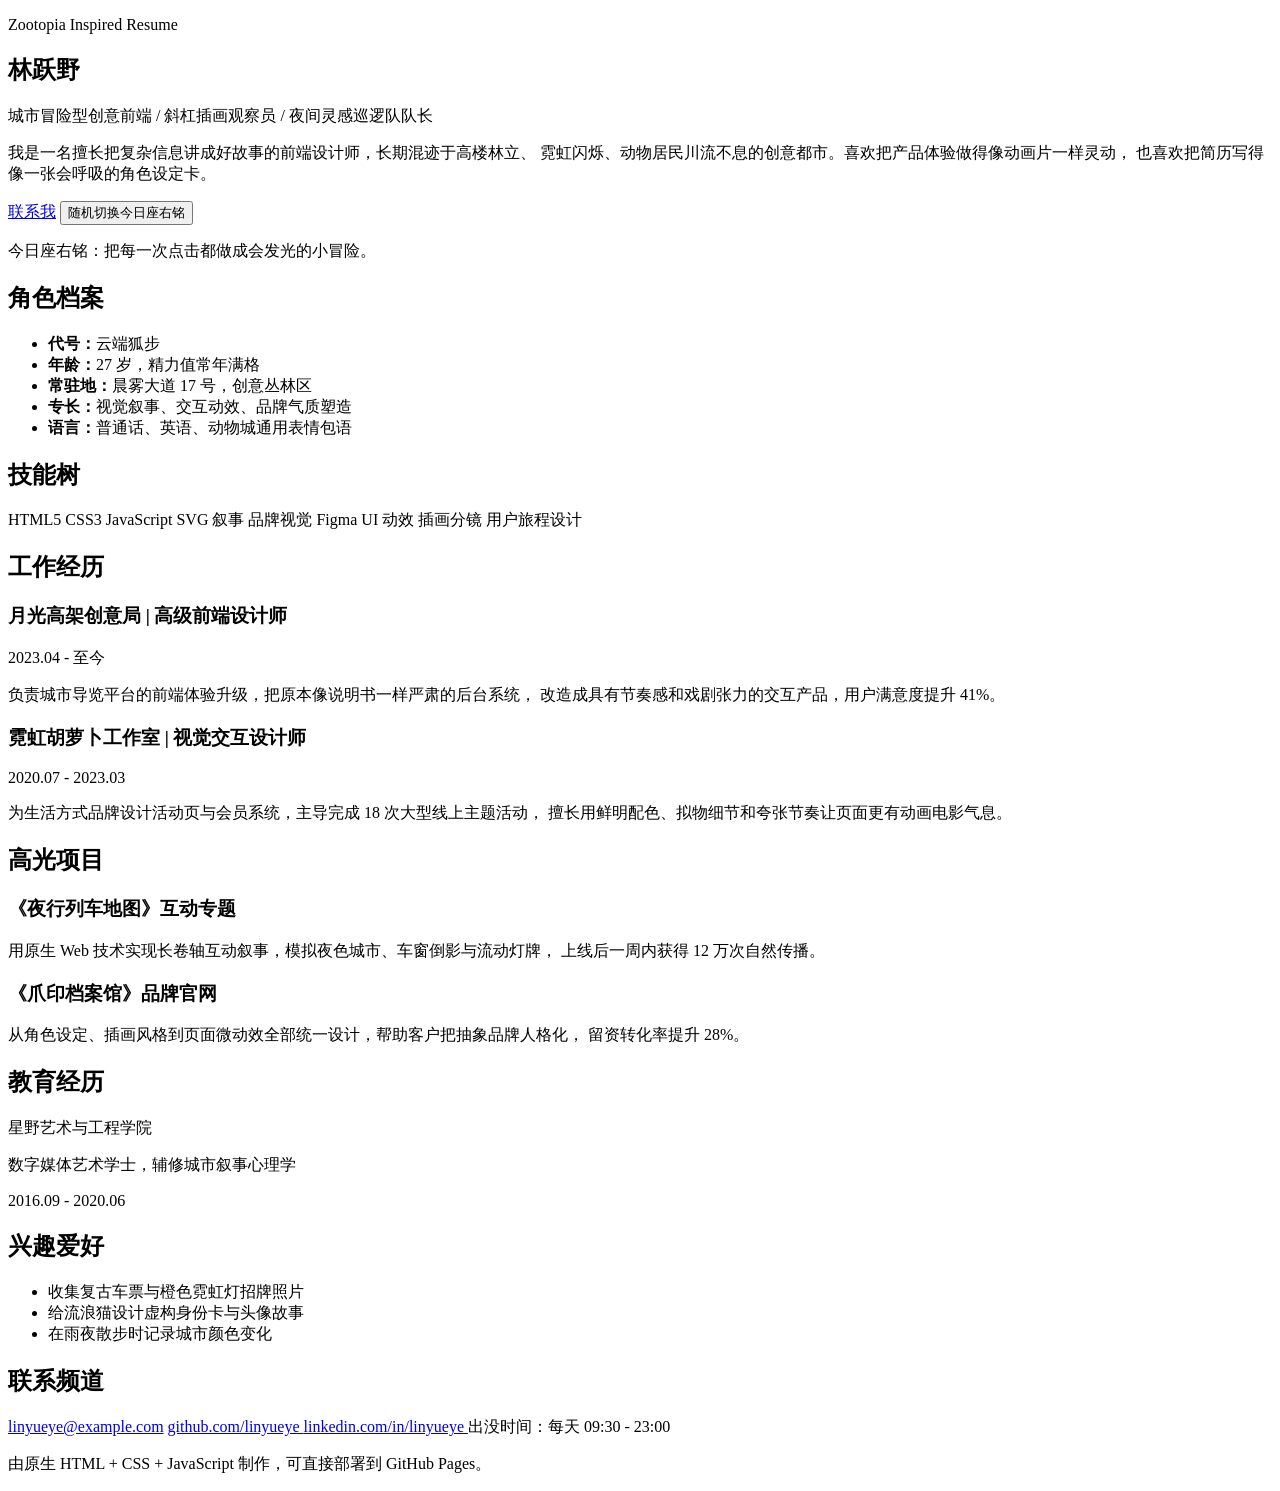
==== index.html @ 7943179f "feat: TEST" ====
<!DOCTYPE html>
<html lang="zh-CN">
  <head>
    <meta charset="UTF-8" />
    <meta name="viewport" content="width=device-width, initial-scale=1.0" />
    <title>林跃野 | 动物城风格简历</title>
    <meta
      name="description"
      content="一个使用原生 HTML、CSS、JavaScript 编写的 GitHub Pages 简历页面，整体为活泼的动物城卡通风格。"
    />
    <link rel="preconnect" href="https://fonts.googleapis.com" />
    <link rel="preconnect" href="https://fonts.gstatic.com" crossorigin />
    <link
      href="https://fonts.googleapis.com/css2?family=Baloo+2:wght@400;500;700;800&family=Noto+Sans+SC:wght@400;500;700;900&display=swap"
      rel="stylesheet"
    />
    <link rel="stylesheet" href="style.css" />
  </head>
  <body>
    <!-- 页面背景装饰层：只负责氛围，不承载正文信息 -->
    <div class="sky-decor" aria-hidden="true">
      <span class="cloud cloud-left"></span>
      <span class="cloud cloud-right"></span>
      <span class="sun"></span>
    </div>

    <!-- 页面主容器：统一限制宽度，适配 GitHub Pages 直接部署 -->
    <main class="page-shell">
      <!-- 顶部英雄区：展示头像、姓名、简介和行动按钮 -->
      <section class="hero card">
        <div class="hero-copy">
          <p class="eyebrow">Zootopia Inspired Resume</p>
          <h1>林跃野</h1>
          <p class="title-chip">
            城市冒险型创意前端 / 斜杠插画观察员 / 夜间灵感巡逻队队长
          </p>
          <p class="hero-text">
            我是一名擅长把复杂信息讲成好故事的前端设计师，长期混迹于高楼林立、
            霓虹闪烁、动物居民川流不息的创意都市。喜欢把产品体验做得像动画片一样灵动，
            也喜欢把简历写得像一张会呼吸的角色设定卡。
          </p>
          <div class="hero-actions">
            <a class="button primary" href="#contact">联系我</a>
            <button class="button secondary" id="shuffle-motto" type="button">
              随机切换今日座右铭
            </button>
          </div>
          <p class="motto" id="motto-text">
            今日座右铭：把每一次点击都做成会发光的小冒险。
          </p>
        </div>

        <!-- 卡通头像：使用纯结构与 CSS 绘制，避免依赖外部图片 -->
        <div class="hero-portrait" aria-label="卡通动物风格头像">
          <div class="portrait-frame">
            <div class="ear ear-left"></div>
            <div class="ear ear-right"></div>
            <div class="face">
              <div class="brow brow-left"></div>
              <div class="brow brow-right"></div>
              <div class="eye eye-left"></div>
              <div class="eye eye-right"></div>
              <div class="nose"></div>
              <div class="mouth"></div>
              <div class="cheek cheek-left"></div>
              <div class="cheek cheek-right"></div>
            </div>
            <div class="tail"></div>
          </div>
        </div>
      </section>

      <!-- 信息栅格：分块展示简历信息，提高可读性 -->
      <section class="resume-grid">
        <article class="card section-card reveal">
          <h2>角色档案</h2>
          <ul class="info-list">
            <li><strong>代号：</strong>云端狐步</li>
            <li><strong>年龄：</strong>27 岁，精力值常年满格</li>
            <li><strong>常驻地：</strong>晨雾大道 17 号，创意丛林区</li>
            <li><strong>专长：</strong>视觉叙事、交互动效、品牌气质塑造</li>
            <li><strong>语言：</strong>普通话、英语、动物城通用表情包语</li>
          </ul>
        </article>

        <article class="card section-card reveal">
          <h2>技能树</h2>
          <div class="tag-group">
            <span>HTML5</span>
            <span>CSS3</span>
            <span>JavaScript</span>
            <span>SVG 叙事</span>
            <span>品牌视觉</span>
            <span>Figma</span>
            <span>UI 动效</span>
            <span>插画分镜</span>
            <span>用户旅程设计</span>
          </div>
        </article>

        <article class="card section-card reveal span-two">
          <h2>工作经历</h2>
          <div class="timeline">
            <div class="timeline-item">
              <div class="timeline-dot"></div>
              <div>
                <h3>月光高架创意局 | 高级前端设计师</h3>
                <p class="timeline-time">2023.04 - 至今</p>
                <p>
                  负责城市导览平台的前端体验升级，把原本像说明书一样严肃的后台系统，
                  改造成具有节奏感和戏剧张力的交互产品，用户满意度提升 41%。
                </p>
              </div>
            </div>
            <div class="timeline-item">
              <div class="timeline-dot"></div>
              <div>
                <h3>霓虹胡萝卜工作室 | 视觉交互设计师</h3>
                <p class="timeline-time">2020.07 - 2023.03</p>
                <p>
                  为生活方式品牌设计活动页与会员系统，主导完成 18 次大型线上主题活动，
                  擅长用鲜明配色、拟物细节和夸张节奏让页面更有动画电影气息。
                </p>
              </div>
            </div>
          </div>
        </article>

        <article class="card section-card reveal">
          <h2>高光项目</h2>
          <div class="project-list">
            <section>
              <h3>《夜行列车地图》互动专题</h3>
              <p>
                用原生 Web 技术实现长卷轴互动叙事，模拟夜色城市、车窗倒影与流动灯牌，
                上线后一周内获得 12 万次自然传播。
              </p>
            </section>
            <section>
              <h3>《爪印档案馆》品牌官网</h3>
              <p>
                从角色设定、插画风格到页面微动效全部统一设计，帮助客户把抽象品牌人格化，
                留资转化率提升 28%。
              </p>
            </section>
          </div>
        </article>

        <article class="card section-card reveal">
          <h2>教育经历</h2>
          <p class="edu-title">星野艺术与工程学院</p>
          <p>数字媒体艺术学士，辅修城市叙事心理学</p>
          <p>2016.09 - 2020.06</p>
        </article>

        <article class="card section-card reveal">
          <h2>兴趣爱好</h2>
          <ul class="interest-list">
            <li>收集复古车票与橙色霓虹灯招牌照片</li>
            <li>给流浪猫设计虚构身份卡与头像故事</li>
            <li>在雨夜散步时记录城市颜色变化</li>
          </ul>
        </article>

        <article class="card section-card reveal span-two" id="contact">
          <h2>联系频道</h2>
          <div class="contact-grid">
            <a href="mailto:linyueye@example.com">linyueye@example.com</a>
            <a href="https://github.com/" target="_blank" rel="noreferrer">
              github.com/linyueye
            </a>
            <a href="https://www.linkedin.com/" target="_blank" rel="noreferrer">
              linkedin.com/in/linyueye
            </a>
            <span>出没时间：每天 09:30 - 23:00</span>
          </div>
        </article>
      </section>
    </main>

    <!-- 页脚补充：强调站点为原生静态页面 -->
    <footer class="footer">
      <p>由原生 HTML + CSS + JavaScript 制作，可直接部署到 GitHub Pages。</p>
    </footer>

    <script src="script.js"></script>
  </body>
</html>
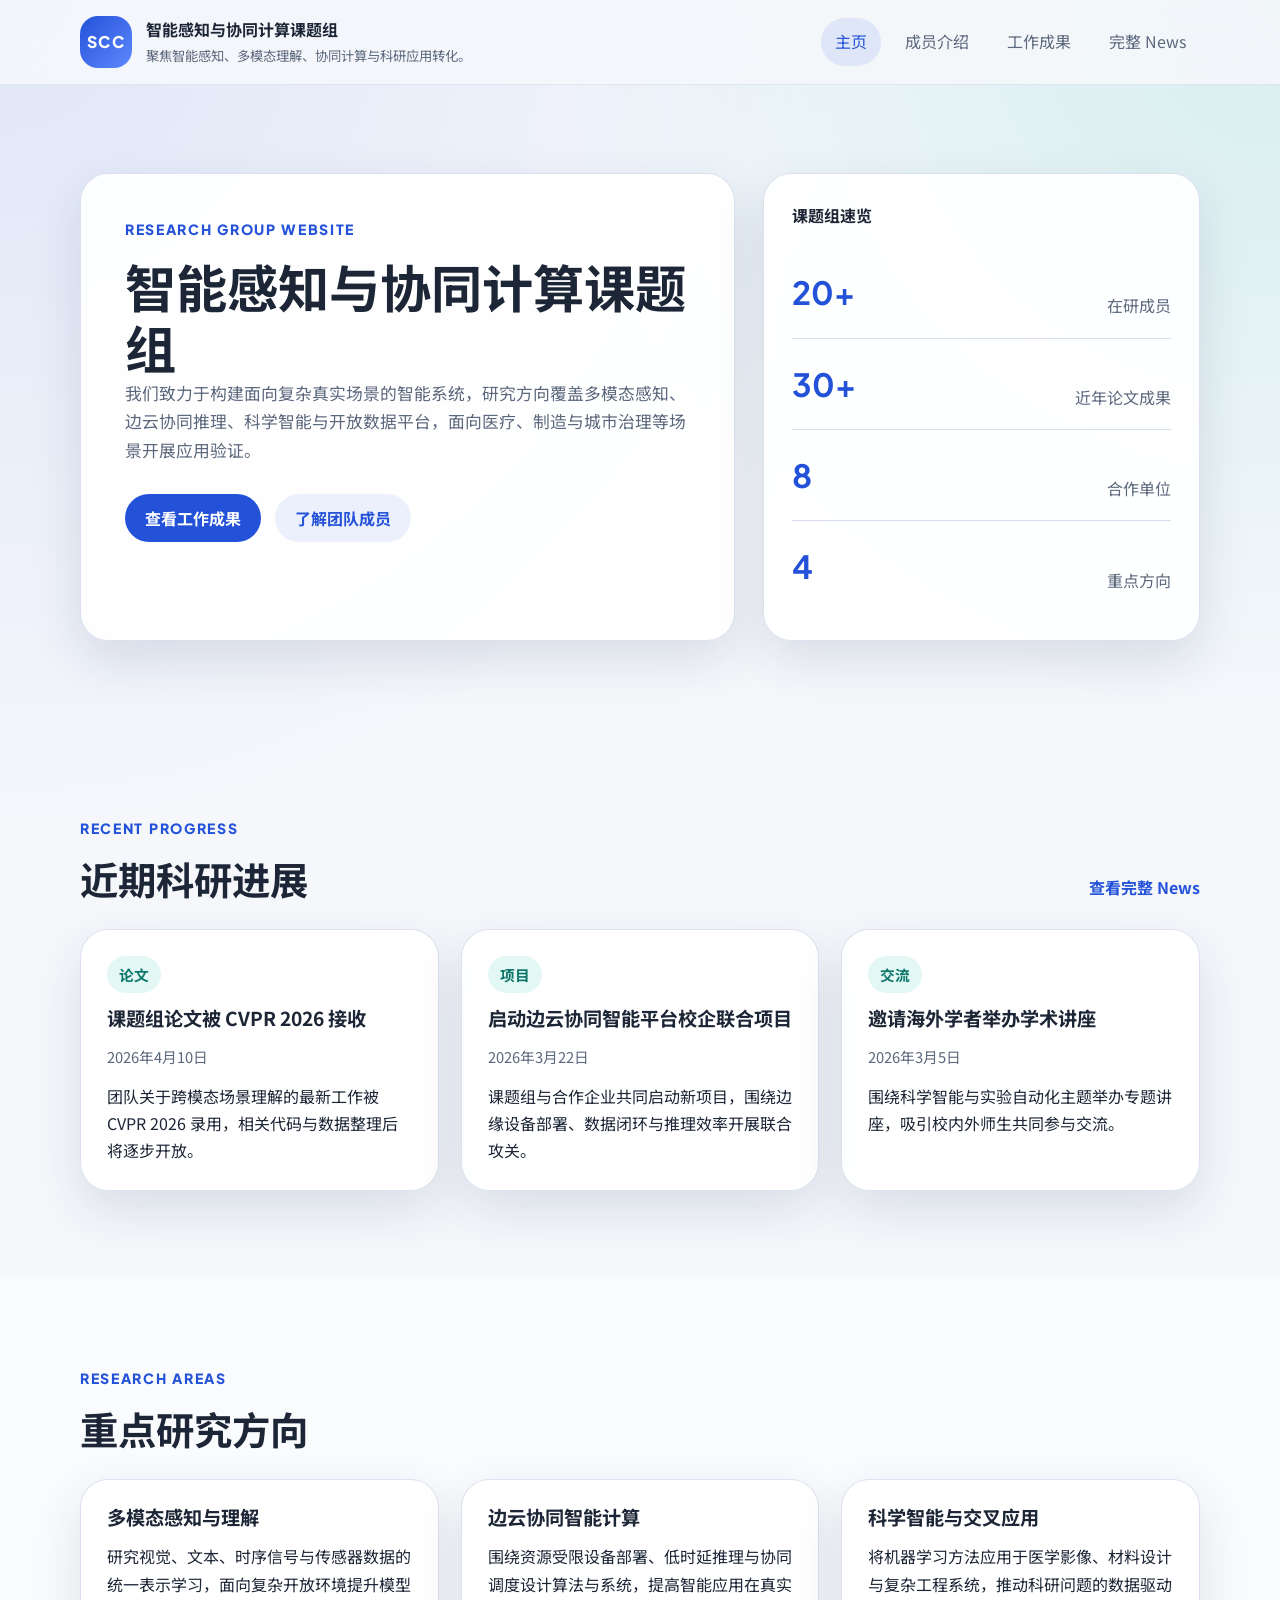
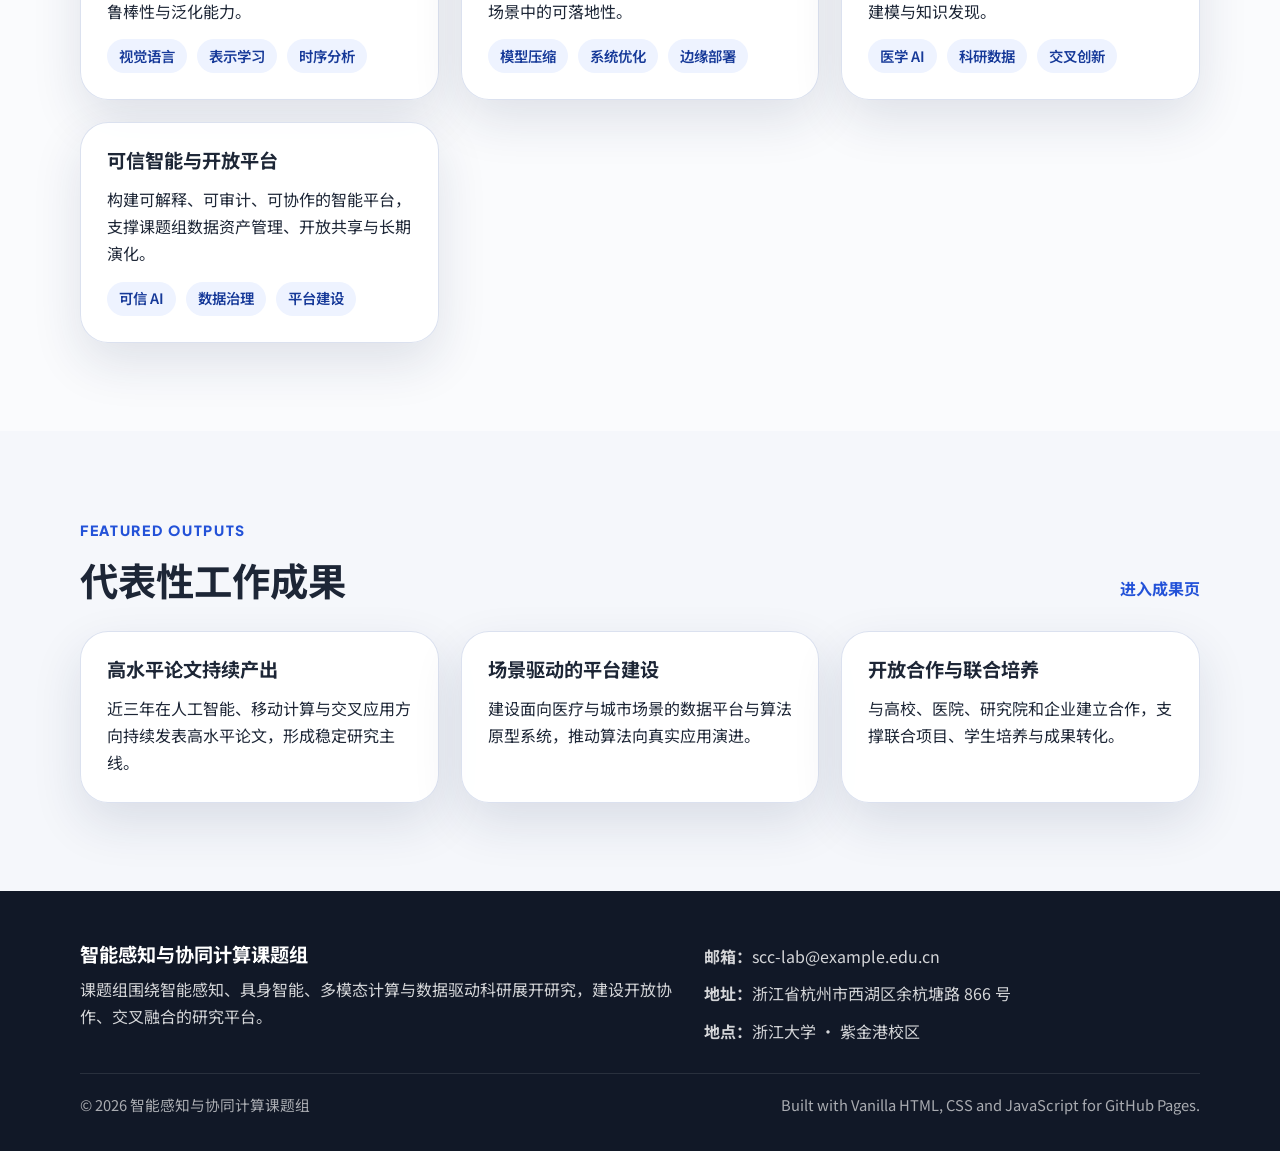
==== commit 33c337fe: "用本地最新版本整体替换仓库内容" ====
--- a/index.html
+++ b/index.html
@@ -1,188 +1,90 @@
 <!DOCTYPE html>
 <html lang="zh-CN">
-  <head>
-    <meta charset="UTF-8" />
-    <meta name="viewport" content="width=device-width, initial-scale=1.0" />
-    <title>林跃野 | 动物城风格简历</title>
-    <meta
-      name="description"
-      content="一个使用原生 HTML、CSS、JavaScript 编写的 GitHub Pages 简历页面，整体为活泼的动物城卡通风格。"
-    />
-    <link rel="preconnect" href="https://fonts.googleapis.com" />
-    <link rel="preconnect" href="https://fonts.gstatic.com" crossorigin />
-    <link
-      href="https://fonts.googleapis.com/css2?family=Baloo+2:wght@400;500;700;800&family=Noto+Sans+SC:wght@400;500;700;900&display=swap"
-      rel="stylesheet"
-    />
-    <link rel="stylesheet" href="style.css" />
-  </head>
-  <body>
-    <!-- 页面背景装饰层：只负责氛围，不承载正文信息 -->
-    <div class="sky-decor" aria-hidden="true">
-      <span class="cloud cloud-left"></span>
-      <span class="cloud cloud-right"></span>
-      <span class="sun"></span>
-    </div>
+<head>
+  <meta charset="UTF-8">
+  <meta name="viewport" content="width=device-width, initial-scale=1.0">
+  <meta
+    name="description"
+    content="智能感知与协同计算课题组官方网站，展示近期科研进展、成员介绍、工作成果与完整新闻。"
+  >
+  <title>智能感知与协同计算课题组</title>
+  <link rel="preconnect" href="https://fonts.googleapis.com">
+  <link rel="preconnect" href="https://fonts.gstatic.com" crossorigin>
+  <link
+    href="https://fonts.googleapis.com/css2?family=Noto+Sans+SC:wght@400;500;700;800&family=Plus+Jakarta+Sans:wght@500;700;800&display=swap"
+    rel="stylesheet"
+  >
+  <link rel="stylesheet" href="assets/styles/main.css">
+</head>
+<body data-page="home">
+  <!-- 顶部导航将由共享脚本统一渲染，避免每个页面重复维护。 -->
+  <header class="site-header" id="site-header"></header>
 
-    <!-- 页面主容器：统一限制宽度，适配 GitHub Pages 直接部署 -->
-    <main class="page-shell">
-      <!-- 顶部英雄区：展示头像、姓名、简介和行动按钮 -->
-      <section class="hero card">
+  <main>
+    <!-- 首页头图区：用于第一时间说明课题组定位、方向和入口。 -->
+    <section class="hero">
+      <div class="container hero-grid">
         <div class="hero-copy">
-          <p class="eyebrow">Zootopia Inspired Resume</p>
-          <h1>林跃野</h1>
-          <p class="title-chip">
-            城市冒险型创意前端 / 斜杠插画观察员 / 夜间灵感巡逻队队长
-          </p>
-          <p class="hero-text">
-            我是一名擅长把复杂信息讲成好故事的前端设计师，长期混迹于高楼林立、
-            霓虹闪烁、动物居民川流不息的创意都市。喜欢把产品体验做得像动画片一样灵动，
-            也喜欢把简历写得像一张会呼吸的角色设定卡。
-          </p>
+          <p class="eyebrow">Research Group Website</p>
+          <h1 id="hero-title">智能感知与协同计算课题组</h1>
+          <p class="hero-text" id="hero-text"></p>
           <div class="hero-actions">
-            <a class="button primary" href="#contact">联系我</a>
-            <button class="button secondary" id="shuffle-motto" type="button">
-              随机切换今日座右铭
-            </button>
-          </div>
-          <p class="motto" id="motto-text">
-            今日座右铭：把每一次点击都做成会发光的小冒险。
-          </p>
-        </div>
-
-        <!-- 卡通头像：使用纯结构与 CSS 绘制，避免依赖外部图片 -->
-        <div class="hero-portrait" aria-label="卡通动物风格头像">
-          <div class="portrait-frame">
-            <div class="ear ear-left"></div>
-            <div class="ear ear-right"></div>
-            <div class="face">
-              <div class="brow brow-left"></div>
-              <div class="brow brow-right"></div>
-              <div class="eye eye-left"></div>
-              <div class="eye eye-right"></div>
-              <div class="nose"></div>
-              <div class="mouth"></div>
-              <div class="cheek cheek-left"></div>
-              <div class="cheek cheek-right"></div>
-            </div>
-            <div class="tail"></div>
+            <a class="button button-primary" href="research.html">查看工作成果</a>
+            <a class="button button-secondary" href="members.html">了解团队成员</a>
           </div>
         </div>
-      </section>
+        <aside class="hero-panel" id="hero-panel">
+          <!-- 统计卡片由脚本从共享数据中生成。 -->
+        </aside>
+      </div>
+    </section>
 
-      <!-- 信息栅格：分块展示简历信息，提高可读性 -->
-      <section class="resume-grid">
-        <article class="card section-card reveal">
-          <h2>角色档案</h2>
-          <ul class="info-list">
-            <li><strong>代号：</strong>云端狐步</li>
-            <li><strong>年龄：</strong>27 岁，精力值常年满格</li>
-            <li><strong>常驻地：</strong>晨雾大道 17 号，创意丛林区</li>
-            <li><strong>专长：</strong>视觉叙事、交互动效、品牌气质塑造</li>
-            <li><strong>语言：</strong>普通话、英语、动物城通用表情包语</li>
-          </ul>
-        </article>
+    <!-- 近期科研进展：对应用户要求的首页重点模块。 -->
+    <section class="section">
+      <div class="container">
+        <div class="section-heading">
+          <div>
+            <p class="eyebrow">Recent Progress</p>
+            <h2>近期科研进展</h2>
+          </div>
+          <a class="text-link" href="news.html">查看完整 News</a>
+        </div>
+        <div class="card-grid" id="recent-progress-list"></div>
+      </div>
+    </section>
 
-        <article class="card section-card reveal">
-          <h2>技能树</h2>
-          <div class="tag-group">
-            <span>HTML5</span>
-            <span>CSS3</span>
-            <span>JavaScript</span>
-            <span>SVG 叙事</span>
-            <span>品牌视觉</span>
-            <span>Figma</span>
-            <span>UI 动效</span>
-            <span>插画分镜</span>
-            <span>用户旅程设计</span>
+    <!-- 研究方向：让访客在首页快速理解课题组的研究布局。 -->
+    <section class="section section-soft">
+      <div class="container">
+        <div class="section-heading">
+          <div>
+            <p class="eyebrow">Research Areas</p>
+            <h2>重点研究方向</h2>
           </div>
-        </article>
+        </div>
+        <div class="card-grid" id="research-area-list"></div>
+      </div>
+    </section>
 
-        <article class="card section-card reveal span-two">
-          <h2>工作经历</h2>
-          <div class="timeline">
-            <div class="timeline-item">
-              <div class="timeline-dot"></div>
-              <div>
-                <h3>月光高架创意局 | 高级前端设计师</h3>
-                <p class="timeline-time">2023.04 - 至今</p>
-                <p>
-                  负责城市导览平台的前端体验升级，把原本像说明书一样严肃的后台系统，
-                  改造成具有节奏感和戏剧张力的交互产品，用户满意度提升 41%。
-                </p>
-              </div>
-            </div>
-            <div class="timeline-item">
-              <div class="timeline-dot"></div>
-              <div>
-                <h3>霓虹胡萝卜工作室 | 视觉交互设计师</h3>
-                <p class="timeline-time">2020.07 - 2023.03</p>
-                <p>
-                  为生活方式品牌设计活动页与会员系统，主导完成 18 次大型线上主题活动，
-                  擅长用鲜明配色、拟物细节和夸张节奏让页面更有动画电影气息。
-                </p>
-              </div>
-            </div>
+    <!-- 精选成果：从成果页抽取精华，提升首页信息密度。 -->
+    <section class="section">
+      <div class="container">
+        <div class="section-heading">
+          <div>
+            <p class="eyebrow">Featured Outputs</p>
+            <h2>代表性工作成果</h2>
           </div>
-        </article>
+          <a class="text-link" href="research.html">进入成果页</a>
+        </div>
+        <div class="feature-grid" id="featured-output-list"></div>
+      </div>
+    </section>
+  </main>
 
-        <article class="card section-card reveal">
-          <h2>高光项目</h2>
-          <div class="project-list">
-            <section>
-              <h3>《夜行列车地图》互动专题</h3>
-              <p>
-                用原生 Web 技术实现长卷轴互动叙事，模拟夜色城市、车窗倒影与流动灯牌，
-                上线后一周内获得 12 万次自然传播。
-              </p>
-            </section>
-            <section>
-              <h3>《爪印档案馆》品牌官网</h3>
-              <p>
-                从角色设定、插画风格到页面微动效全部统一设计，帮助客户把抽象品牌人格化，
-                留资转化率提升 28%。
-              </p>
-            </section>
-          </div>
-        </article>
+  <!-- 页脚也由脚本统一渲染，保证多页面内容一致。 -->
+  <footer class="site-footer" id="site-footer"></footer>
 
-        <article class="card section-card reveal">
-          <h2>教育经历</h2>
-          <p class="edu-title">星野艺术与工程学院</p>
-          <p>数字媒体艺术学士，辅修城市叙事心理学</p>
-          <p>2016.09 - 2020.06</p>
-        </article>
-
-        <article class="card section-card reveal">
-          <h2>兴趣爱好</h2>
-          <ul class="interest-list">
-            <li>收集复古车票与橙色霓虹灯招牌照片</li>
-            <li>给流浪猫设计虚构身份卡与头像故事</li>
-            <li>在雨夜散步时记录城市颜色变化</li>
-          </ul>
-        </article>
-
-        <article class="card section-card reveal span-two" id="contact">
-          <h2>联系频道</h2>
-          <div class="contact-grid">
-            <a href="mailto:linyueye@example.com">linyueye@example.com</a>
-            <a href="https://github.com/" target="_blank" rel="noreferrer">
-              github.com/linyueye
-            </a>
-            <a href="https://www.linkedin.com/" target="_blank" rel="noreferrer">
-              linkedin.com/in/linyueye
-            </a>
-            <span>出没时间：每天 09:30 - 23:00</span>
-          </div>
-        </article>
-      </section>
-    </main>
-
-    <!-- 页脚补充：强调站点为原生静态页面 -->
-    <footer class="footer">
-      <p>由原生 HTML + CSS + JavaScript 制作，可直接部署到 GitHub Pages。</p>
-    </footer>
-
-    <script src="script.js"></script>
-  </body>
+  <script src="assets/scripts/site-data.js"></script>
+  <script src="assets/scripts/main.js"></script>
+</body>
 </html>
--- a/assets/styles/main.css
+++ b/assets/styles/main.css
@@ -0,0 +1,555 @@
+:root {
+  /* 颜色变量统一管理，方便后续整体换肤。 */
+  --bg: #f5f7fb;
+  --surface: #ffffff;
+  --surface-soft: #eef3ff;
+  --line: #d7deee;
+  --text: #1d2636;
+  --muted: #5c687d;
+  --primary: #2352d8;
+  --primary-dark: #173a99;
+  --accent: #1db8a6;
+  --shadow: 0 20px 50px rgba(26, 44, 85, 0.12);
+  --radius-lg: 28px;
+  --radius-md: 20px;
+  --radius-sm: 14px;
+  --container: min(1120px, calc(100% - 48px));
+}
+
+/* 基础重置：统一盒模型与滚动行为。 */
+*,
+*::before,
+*::after {
+  box-sizing: border-box;
+}
+
+html {
+  scroll-behavior: smooth;
+}
+
+body {
+  margin: 0;
+  font-family: "Noto Sans SC", sans-serif;
+  color: var(--text);
+  background:
+    radial-gradient(circle at top left, rgba(35, 82, 216, 0.1), transparent 28%),
+    radial-gradient(circle at top right, rgba(29, 184, 166, 0.14), transparent 24%),
+    var(--bg);
+  line-height: 1.7;
+}
+
+a {
+  color: inherit;
+  text-decoration: none;
+}
+
+img {
+  max-width: 100%;
+  display: block;
+}
+
+button,
+input,
+textarea,
+select {
+  font: inherit;
+}
+
+.container {
+  width: var(--container);
+  margin: 0 auto;
+}
+
+/* 导航区：固定在顶部，适合多页面官网浏览。 */
+.site-header {
+  position: sticky;
+  top: 0;
+  z-index: 20;
+  background: rgba(245, 247, 251, 0.88);
+  backdrop-filter: blur(18px);
+  border-bottom: 1px solid rgba(215, 222, 238, 0.7);
+}
+
+.header-inner {
+  display: flex;
+  align-items: center;
+  justify-content: space-between;
+  gap: 24px;
+  min-height: 84px;
+}
+
+.brand {
+  display: flex;
+  align-items: center;
+  gap: 14px;
+}
+
+.brand-mark {
+  display: inline-flex;
+  align-items: center;
+  justify-content: center;
+  width: 52px;
+  height: 52px;
+  border-radius: 18px;
+  background: linear-gradient(135deg, var(--primary), #5f88ff);
+  color: #fff;
+  font-family: "Plus Jakarta Sans", sans-serif;
+  font-weight: 800;
+  letter-spacing: 0.08em;
+}
+
+.brand-copy {
+  display: flex;
+  flex-direction: column;
+  gap: 2px;
+}
+
+.brand-copy strong {
+  font-size: 1rem;
+}
+
+.brand-copy small {
+  color: var(--muted);
+}
+
+.site-nav {
+  display: flex;
+  align-items: center;
+  gap: 10px;
+}
+
+.site-nav a {
+  padding: 10px 14px;
+  border-radius: 999px;
+  color: var(--muted);
+  transition: 0.2s ease;
+}
+
+.site-nav a:hover,
+.site-nav a.is-active {
+  color: var(--primary);
+  background: rgba(35, 82, 216, 0.1);
+}
+
+.nav-toggle {
+  display: none;
+  border: 0;
+  background: var(--surface);
+  color: var(--text);
+  border-radius: 999px;
+  padding: 10px 14px;
+  box-shadow: var(--shadow);
+}
+
+/* 通用区块样式：统一页面节奏。 */
+.section,
+.page-banner,
+.hero {
+  padding: 88px 0;
+}
+
+.section-soft {
+  background: rgba(255, 255, 255, 0.55);
+}
+
+.eyebrow {
+  margin: 0 0 14px;
+  color: var(--primary);
+  font-family: "Plus Jakarta Sans", sans-serif;
+  font-size: 0.88rem;
+  font-weight: 800;
+  text-transform: uppercase;
+  letter-spacing: 0.12em;
+}
+
+h1,
+h2,
+h3 {
+  margin: 0;
+  line-height: 1.2;
+}
+
+h1 {
+  font-size: clamp(2.4rem, 4vw, 4.4rem);
+}
+
+h2 {
+  font-size: clamp(1.8rem, 3vw, 2.7rem);
+}
+
+h3 {
+  font-size: 1.2rem;
+}
+
+p {
+  margin: 0;
+}
+
+.section-heading {
+  display: flex;
+  align-items: end;
+  justify-content: space-between;
+  gap: 20px;
+  margin-bottom: 28px;
+}
+
+.page-intro,
+.hero-text {
+  max-width: 760px;
+  color: var(--muted);
+  font-size: 1.05rem;
+}
+
+.text-link {
+  color: var(--primary);
+  font-weight: 700;
+}
+
+/* 首页头图：左文案、右统计。 */
+.hero-grid {
+  display: grid;
+  grid-template-columns: minmax(0, 1.2fr) minmax(320px, 0.8fr);
+  gap: 28px;
+  align-items: stretch;
+}
+
+.hero-copy,
+.hero-panel,
+.page-banner .container,
+.card,
+.feature-card,
+.member-card,
+.stack-card,
+.timeline-content {
+  background: rgba(255, 255, 255, 0.92);
+  border: 1px solid rgba(215, 222, 238, 0.9);
+  border-radius: var(--radius-lg);
+  box-shadow: var(--shadow);
+}
+
+.hero-copy {
+  padding: 44px;
+}
+
+.hero-actions {
+  display: flex;
+  flex-wrap: wrap;
+  gap: 14px;
+  margin-top: 30px;
+}
+
+.button {
+  display: inline-flex;
+  align-items: center;
+  justify-content: center;
+  min-height: 48px;
+  padding: 0 20px;
+  border-radius: 999px;
+  font-weight: 700;
+  transition: 0.2s ease;
+}
+
+.button-primary {
+  background: var(--primary);
+  color: #fff;
+}
+
+.button-primary:hover {
+  background: var(--primary-dark);
+}
+
+.button-secondary {
+  background: rgba(35, 82, 216, 0.08);
+  color: var(--primary);
+}
+
+.button-secondary:hover {
+  background: rgba(35, 82, 216, 0.14);
+}
+
+.hero-panel {
+  padding: 28px;
+}
+
+.panel-title {
+  margin-bottom: 18px;
+  font-weight: 700;
+}
+
+.metric-card {
+  display: flex;
+  align-items: end;
+  justify-content: space-between;
+  padding: 18px 0;
+  border-bottom: 1px solid var(--line);
+}
+
+.metric-card:last-child {
+  border-bottom: 0;
+}
+
+.metric-card strong {
+  font-family: "Plus Jakarta Sans", sans-serif;
+  font-size: 2rem;
+  color: var(--primary);
+}
+
+.metric-card span {
+  color: var(--muted);
+}
+
+/* 卡片与列表布局：适用于首页和成果页。 */
+.card-grid,
+.feature-grid,
+.member-grid {
+  display: grid;
+  gap: 22px;
+}
+
+.card-grid {
+  grid-template-columns: repeat(3, minmax(0, 1fr));
+}
+
+.feature-grid {
+  grid-template-columns: repeat(3, minmax(0, 1fr));
+}
+
+.member-grid {
+  grid-template-columns: repeat(3, minmax(0, 1fr));
+}
+
+.card,
+.feature-card,
+.member-card,
+.stack-card {
+  padding: 26px;
+}
+
+.card,
+.stack-card,
+.member-card,
+.feature-card {
+  display: flex;
+  flex-direction: column;
+  gap: 14px;
+}
+
+.card-kicker,
+.meta-text {
+  color: var(--muted);
+  font-size: 0.92rem;
+}
+
+.card-kicker {
+  display: inline-flex;
+  align-self: flex-start;
+  padding: 6px 12px;
+  border-radius: 999px;
+  background: rgba(29, 184, 166, 0.12);
+  color: #0d766a;
+  font-weight: 700;
+}
+
+.tag-row {
+  display: flex;
+  flex-wrap: wrap;
+  gap: 10px;
+}
+
+.tag {
+  display: inline-flex;
+  align-items: center;
+  min-height: 34px;
+  padding: 0 12px;
+  border-radius: 999px;
+  background: var(--surface-soft);
+  color: var(--primary-dark);
+  font-size: 0.9rem;
+  font-weight: 600;
+}
+
+/* 成员页样式：包括分组和头像占位。 */
+.member-group + .member-group {
+  margin-top: 48px;
+}
+
+.member-group h2 {
+  margin-bottom: 22px;
+}
+
+.avatar {
+  display: inline-flex;
+  align-items: center;
+  justify-content: center;
+  width: 64px;
+  height: 64px;
+  border-radius: 20px;
+  background: linear-gradient(135deg, rgba(35, 82, 216, 0.16), rgba(29, 184, 166, 0.16));
+  color: var(--primary-dark);
+  font-family: "Plus Jakarta Sans", sans-serif;
+  font-size: 1.6rem;
+  font-weight: 800;
+}
+
+.member-role {
+  color: var(--primary);
+  font-weight: 700;
+}
+
+/* 纵向信息列表：成果页项目和论文使用。 */
+.stack-list {
+  display: grid;
+  gap: 20px;
+}
+
+/* News 页面筛选与时间线。 */
+.filter-bar {
+  display: flex;
+  flex-wrap: wrap;
+  gap: 12px;
+  margin-bottom: 24px;
+}
+
+.filter-chip {
+  border: 0;
+  border-radius: 999px;
+  padding: 10px 16px;
+  background: rgba(35, 82, 216, 0.08);
+  color: var(--primary);
+  cursor: pointer;
+  transition: 0.2s ease;
+}
+
+.filter-chip.is-active,
+.filter-chip:hover {
+  background: var(--primary);
+  color: #fff;
+}
+
+.timeline {
+  display: grid;
+  gap: 20px;
+}
+
+.timeline-item {
+  display: grid;
+  grid-template-columns: 180px minmax(0, 1fr);
+  gap: 18px;
+  align-items: start;
+}
+
+.timeline-date {
+  padding-top: 16px;
+  color: var(--muted);
+  font-weight: 700;
+}
+
+.timeline-content {
+  padding: 24px;
+}
+
+/* 页脚：提供联系信息与版权说明。 */
+.site-footer {
+  padding: 24px 0 34px;
+  background: #111827;
+  color: rgba(255, 255, 255, 0.82);
+}
+
+.footer-grid {
+  display: grid;
+  grid-template-columns: 1.2fr 1fr;
+  gap: 28px;
+  padding: 28px 0;
+}
+
+.footer-grid h3 {
+  margin-bottom: 10px;
+  color: #fff;
+}
+
+.footer-contact {
+  display: grid;
+  gap: 10px;
+}
+
+.footer-bottom {
+  display: flex;
+  align-items: center;
+  justify-content: space-between;
+  gap: 16px;
+  padding-top: 18px;
+  border-top: 1px solid rgba(255, 255, 255, 0.1);
+  color: rgba(255, 255, 255, 0.64);
+  font-size: 0.92rem;
+}
+
+/* 响应式布局：保证 GitHub Pages 在移动端也可直接访问。 */
+@media (max-width: 980px) {
+  .hero-grid,
+  .timeline-item,
+  .footer-grid,
+  .card-grid,
+  .feature-grid,
+  .member-grid {
+    grid-template-columns: 1fr;
+  }
+
+  .section-heading,
+  .footer-bottom {
+    align-items: start;
+    flex-direction: column;
+  }
+}
+
+@media (max-width: 760px) {
+  :root {
+    --container: min(100% - 32px, 1120px);
+  }
+
+  .header-inner {
+    min-height: 78px;
+    flex-wrap: wrap;
+  }
+
+  .nav-toggle {
+    display: inline-flex;
+  }
+
+  .site-nav {
+    display: none;
+    width: 100%;
+    flex-direction: column;
+    align-items: stretch;
+    padding-bottom: 16px;
+  }
+
+  .site-nav.is-open {
+    display: flex;
+  }
+
+  .site-nav a {
+    padding: 12px 14px;
+    border-radius: 14px;
+  }
+
+  .hero-copy,
+  .hero-panel,
+  .page-banner .container,
+  .card,
+  .feature-card,
+  .member-card,
+  .stack-card,
+  .timeline-content {
+    border-radius: 22px;
+  }
+
+  .hero-copy {
+    padding: 30px;
+  }
+
+  .section,
+  .page-banner,
+  .hero {
+    padding: 68px 0;
+  }
+}
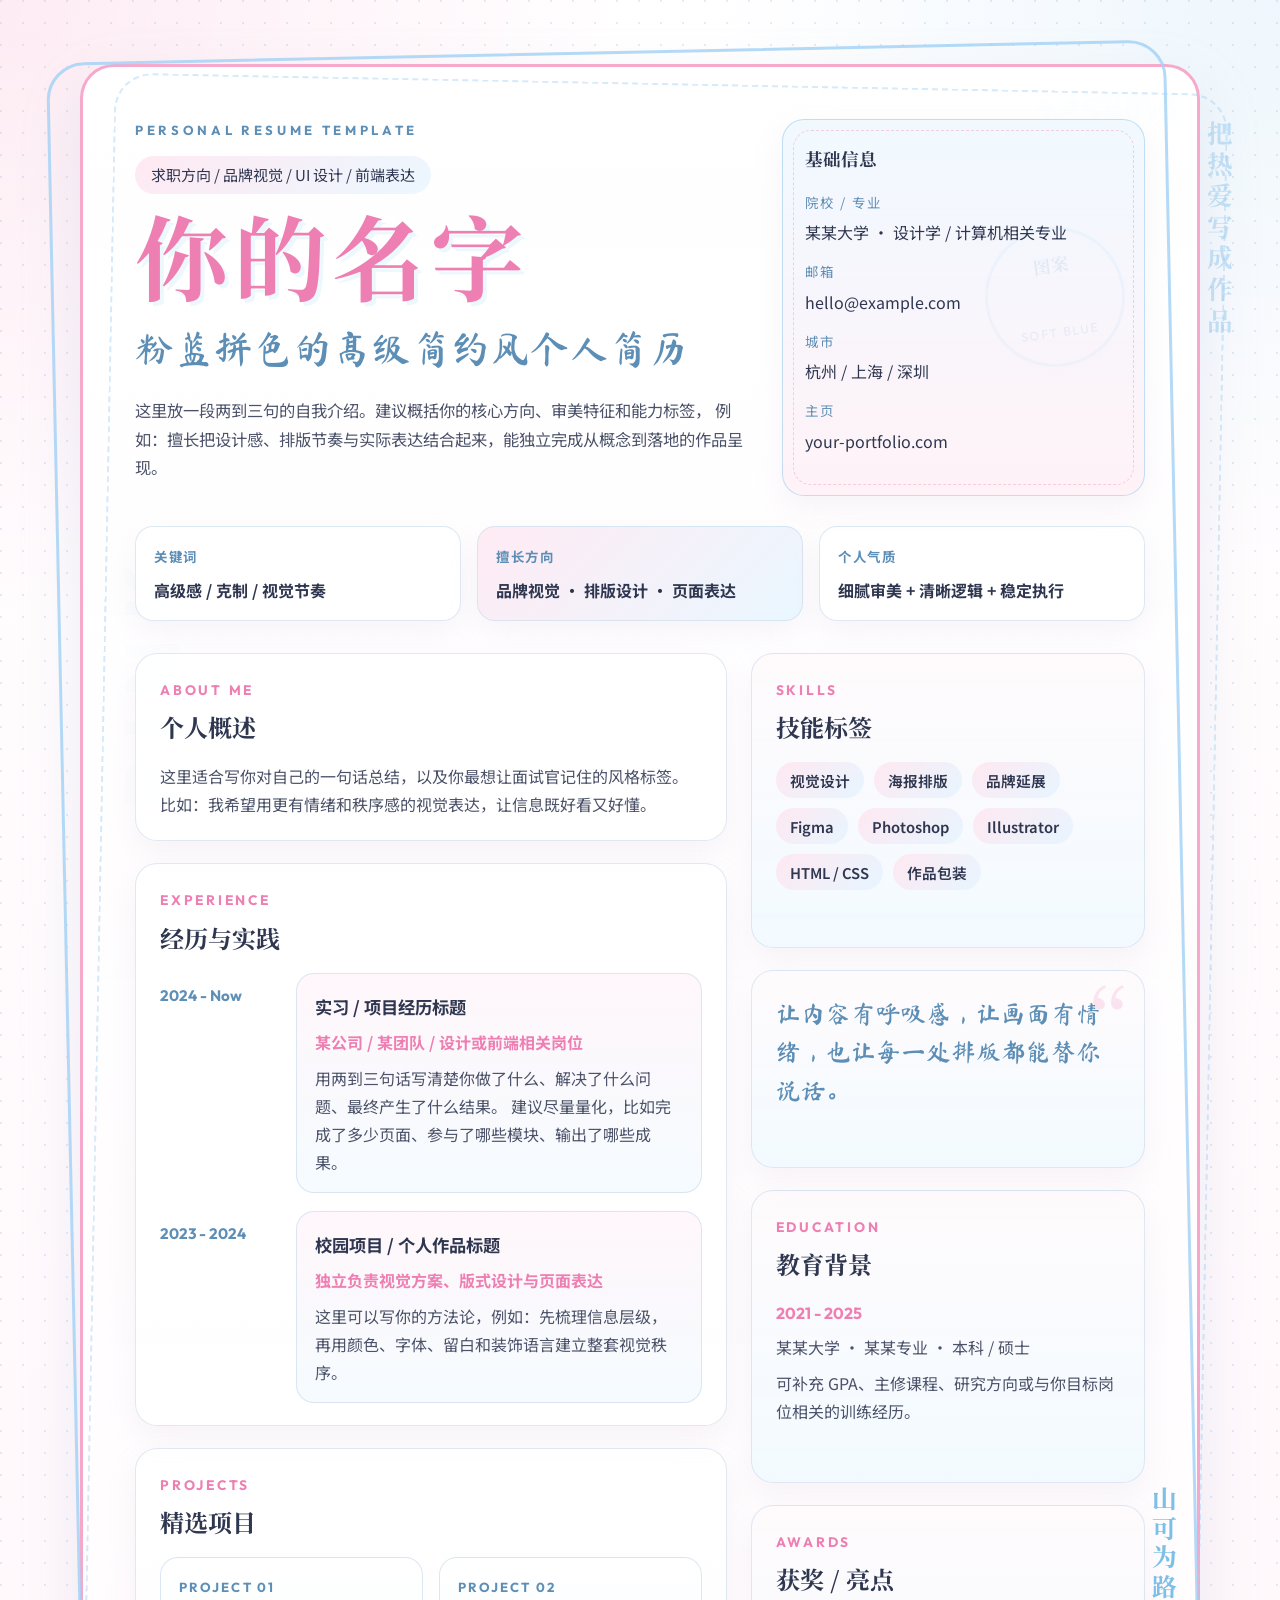
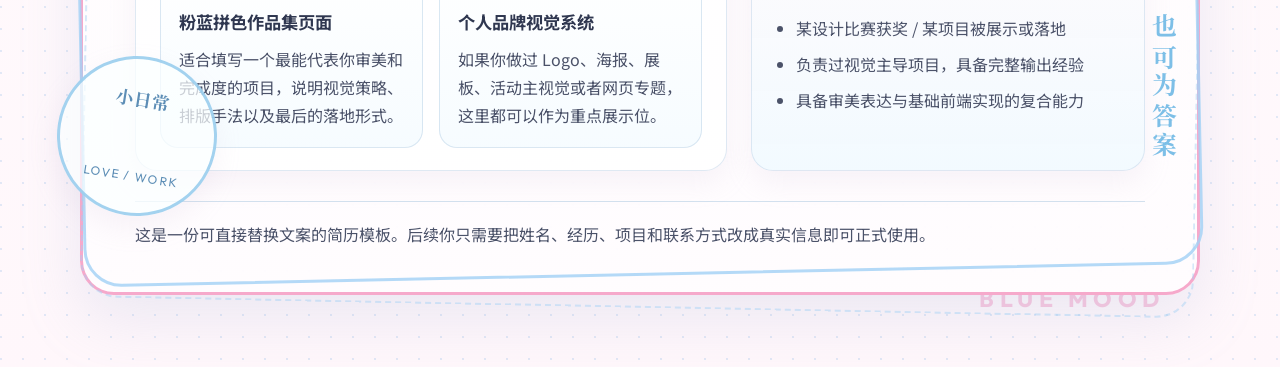
==== commit 5cfad856: "CV" ====
--- a/index.html
+++ b/index.html
@@ -5,86 +5,220 @@
   <meta name="viewport" content="width=device-width, initial-scale=1.0">
   <meta
     name="description"
-    content="智能感知与协同计算课题组官方网站，展示近期科研进展、成员介绍、工作成果与完整新闻。"
+    content="粉蓝拼色的高级简约风个人简历单页模板，带有艺术字排版、纸张海报构图和手绘感装饰元素。"
   >
-  <title>智能感知与协同计算课题组</title>
+  <title>个人简历 | 粉蓝拼色作品页</title>
   <link rel="preconnect" href="https://fonts.googleapis.com">
   <link rel="preconnect" href="https://fonts.gstatic.com" crossorigin>
   <link
-    href="https://fonts.googleapis.com/css2?family=Noto+Sans+SC:wght@400;500;700;800&family=Plus+Jakarta+Sans:wght@500;700;800&display=swap"
+    href="https://fonts.googleapis.com/css2?family=Ma+Shan+Zheng&family=Noto+Sans+SC:wght@400;500;700;900&family=Noto+Serif+SC:wght@500;700;900&family=Outfit:wght@400;500;700;800&display=swap"
     rel="stylesheet"
   >
-  <link rel="stylesheet" href="assets/styles/main.css">
+  <link rel="stylesheet" href="style.css">
 </head>
-<body data-page="home">
-  <!-- 顶部导航将由共享脚本统一渲染，避免每个页面重复维护。 -->
-  <header class="site-header" id="site-header"></header>
-
-  <main>
-    <!-- 首页头图区：用于第一时间说明课题组定位、方向和入口。 -->
-    <section class="hero">
-      <div class="container hero-grid">
-        <div class="hero-copy">
-          <p class="eyebrow">Research Group Website</p>
-          <h1 id="hero-title">智能感知与协同计算课题组</h1>
-          <p class="hero-text" id="hero-text"></p>
-          <div class="hero-actions">
-            <a class="button button-primary" href="research.html">查看工作成果</a>
-            <a class="button button-secondary" href="members.html">了解团队成员</a>
+<body>
+  <main class="resume-page">
+    <!-- 漂浮在页面外围的艺术字负责营造海报感，不承载核心信息。 -->
+    <div class="floating-word floating-word-left" aria-hidden="true">PINK</div>
+    <div class="floating-word floating-word-top" aria-hidden="true">resume</div>
+    <div class="floating-word floating-word-right" aria-hidden="true">把热爱写成作品</div>
+    <div class="floating-word floating-word-bottom" aria-hidden="true">blue mood</div>
+
+    <!-- 中间这张“纸”是简历主舞台，主要信息都集中在这里。 -->
+    <section class="resume-scene" aria-label="个人简历展示">
+      <article class="resume-paper">
+        <!-- 外围装饰印章：模拟手绘稿里的圆章和贴纸效果。 -->
+        <div class="stamp stamp-top" aria-hidden="true">
+          <span>图案</span>
+          <small>soft blue</small>
+        </div>
+        <div class="stamp stamp-bottom" aria-hidden="true">
+          <span>小日常</span>
+          <small>love / work</small>
+        </div>
+
+        <!-- 右侧竖排文字对应草图里“侧边艺术字”的感觉。 -->
+        <p class="side-note" aria-hidden="true">山可为路 也可为答案</p>
+
+        <!-- 顶部首屏：先展示姓名、方向、简介和基础联系信息。 -->
+        <header class="hero-block">
+          <div class="hero-copy">
+            <p class="eyebrow">Personal Resume Template</p>
+            <p class="hero-kicker">求职方向 / 品牌视觉 / UI 设计 / 前端表达</p>
+            <h1 class="hero-name">你的名字</h1>
+            <p class="hero-subtitle">粉蓝拼色的高级简约风个人简历</p>
+            <p class="hero-summary">
+              这里放一段两到三句的自我介绍。建议概括你的核心方向、审美特征和能力标签，
+              例如：擅长把设计感、排版节奏与实际表达结合起来，能独立完成从概念到落地的作品呈现。
+            </p>
           </div>
-        </div>
-        <aside class="hero-panel" id="hero-panel">
-          <!-- 统计卡片由脚本从共享数据中生成。 -->
-        </aside>
-      </div>
-    </section>
-
-    <!-- 近期科研进展：对应用户要求的首页重点模块。 -->
-    <section class="section">
-      <div class="container">
-        <div class="section-heading">
-          <div>
-            <p class="eyebrow">Recent Progress</p>
-            <h2>近期科研进展</h2>
+
+          <!-- 联系信息卡片放在右上角，方便第一屏就被看见。 -->
+          <aside class="contact-card" aria-label="基础信息">
+            <p class="card-title">基础信息</p>
+            <dl class="info-list">
+              <div>
+                <dt>院校 / 专业</dt>
+                <dd>某某大学 · 设计学 / 计算机相关专业</dd>
+              </div>
+              <div>
+                <dt>邮箱</dt>
+                <dd>hello@example.com</dd>
+              </div>
+              <div>
+                <dt>城市</dt>
+                <dd>杭州 / 上海 / 深圳</dd>
+              </div>
+              <div>
+                <dt>主页</dt>
+                <dd>your-portfolio.com</dd>
+              </div>
+            </dl>
+          </aside>
+        </header>
+
+        <!-- 这一行小卡片用于快速概括简历亮点。 -->
+        <section class="quick-facts" aria-label="简历亮点概览">
+          <article class="fact-card">
+            <span class="fact-label">关键词</span>
+            <strong>高级感 / 克制 / 视觉节奏</strong>
+          </article>
+          <article class="fact-card fact-card-accent">
+            <span class="fact-label">擅长方向</span>
+            <strong>品牌视觉 · 排版设计 · 页面表达</strong>
+          </article>
+          <article class="fact-card">
+            <span class="fact-label">个人气质</span>
+            <strong>细腻审美 + 清晰逻辑 + 稳定执行</strong>
+          </article>
+        </section>
+
+        <!-- 主体内容分为左主右辅，左侧放经历，右侧放技能与亮点。 -->
+        <section class="resume-grid">
+          <div class="main-column">
+            <section class="resume-section">
+              <div class="section-head">
+                <p class="section-en">About Me</p>
+                <h2>个人概述</h2>
+              </div>
+              <p class="section-text">
+                这里适合写你对自己的一句话总结，以及你最想让面试官记住的风格标签。
+                比如：我希望用更有情绪和秩序感的视觉表达，让信息既好看又好懂。
+              </p>
+            </section>
+
+            <section class="resume-section">
+              <div class="section-head">
+                <p class="section-en">Experience</p>
+                <h2>经历与实践</h2>
+              </div>
+              <div class="timeline">
+                <article class="timeline-item">
+                  <span class="timeline-date">2024 - Now</span>
+                  <div class="timeline-content">
+                    <h3>实习 / 项目经历标题</h3>
+                    <p class="timeline-role">某公司 / 某团队 / 设计或前端相关岗位</p>
+                    <p>
+                      用两到三句话写清楚你做了什么、解决了什么问题、最终产生了什么结果。
+                      建议尽量量化，比如完成了多少页面、参与了哪些模块、输出了哪些成果。
+                    </p>
+                  </div>
+                </article>
+
+                <article class="timeline-item">
+                  <span class="timeline-date">2023 - 2024</span>
+                  <div class="timeline-content">
+                    <h3>校园项目 / 个人作品标题</h3>
+                    <p class="timeline-role">独立负责视觉方案、版式设计与页面表达</p>
+                    <p>
+                      这里可以写你的方法论，例如：先梳理信息层级，再用颜色、字体、留白和装饰语言建立整套视觉秩序。
+                    </p>
+                  </div>
+                </article>
+              </div>
+            </section>
+
+            <section class="resume-section">
+              <div class="section-head">
+                <p class="section-en">Projects</p>
+                <h2>精选项目</h2>
+              </div>
+              <div class="project-list">
+                <article class="project-card">
+                  <p class="project-tag">Project 01</p>
+                  <h3>粉蓝拼色作品集页面</h3>
+                  <p>
+                    适合填写一个最能代表你审美和完成度的项目，说明视觉策略、排版手法以及最后的落地形式。
+                  </p>
+                </article>
+                <article class="project-card">
+                  <p class="project-tag">Project 02</p>
+                  <h3>个人品牌视觉系统</h3>
+                  <p>
+                    如果你做过 Logo、海报、展板、活动主视觉或者网页专题，这里都可以作为重点展示位。
+                  </p>
+                </article>
+              </div>
+            </section>
           </div>
-          <a class="text-link" href="news.html">查看完整 News</a>
-        </div>
-        <div class="card-grid" id="recent-progress-list"></div>
-      </div>
-    </section>
-
-    <!-- 研究方向：让访客在首页快速理解课题组的研究布局。 -->
-    <section class="section section-soft">
-      <div class="container">
-        <div class="section-heading">
-          <div>
-            <p class="eyebrow">Research Areas</p>
-            <h2>重点研究方向</h2>
-          </div>
-        </div>
-        <div class="card-grid" id="research-area-list"></div>
-      </div>
-    </section>
-
-    <!-- 精选成果：从成果页抽取精华，提升首页信息密度。 -->
-    <section class="section">
-      <div class="container">
-        <div class="section-heading">
-          <div>
-            <p class="eyebrow">Featured Outputs</p>
-            <h2>代表性工作成果</h2>
-          </div>
-          <a class="text-link" href="research.html">进入成果页</a>
-        </div>
-        <div class="feature-grid" id="featured-output-list"></div>
-      </div>
+
+          <aside class="side-column">
+            <section class="resume-section side-section">
+              <div class="section-head">
+                <p class="section-en">Skills</p>
+                <h2>技能标签</h2>
+              </div>
+              <div class="tag-list">
+                <span>视觉设计</span>
+                <span>海报排版</span>
+                <span>品牌延展</span>
+                <span>Figma</span>
+                <span>Photoshop</span>
+                <span>Illustrator</span>
+                <span>HTML / CSS</span>
+                <span>作品包装</span>
+              </div>
+            </section>
+
+            <section class="resume-section side-section quote-section">
+              <p class="quote-mark">“</p>
+              <p class="quote-text">
+                让内容有呼吸感，让画面有情绪，也让每一处排版都能替你说话。
+              </p>
+            </section>
+
+            <section class="resume-section side-section">
+              <div class="section-head">
+                <p class="section-en">Education</p>
+                <h2>教育背景</h2>
+              </div>
+              <p class="mini-block-title">2021 - 2025</p>
+              <p class="mini-block-text">某某大学 · 某某专业 · 本科 / 硕士</p>
+              <p class="mini-block-text">
+                可补充 GPA、主修课程、研究方向或与你目标岗位相关的训练经历。
+              </p>
+            </section>
+
+            <section class="resume-section side-section">
+              <div class="section-head">
+                <p class="section-en">Awards</p>
+                <h2>获奖 / 亮点</h2>
+              </div>
+              <ul class="bullet-list">
+                <li>某设计比赛获奖 / 某项目被展示或落地</li>
+                <li>负责过视觉主导项目，具备完整输出经验</li>
+                <li>具备审美表达与基础前端实现的复合能力</li>
+              </ul>
+            </section>
+          </aside>
+        </section>
+
+        <!-- 底部留一句收尾文案，让整页更像一张完整海报。 -->
+        <footer class="resume-footer">
+          <p>这是一份可直接替换文案的简历模板。后续你只需要把姓名、经历、项目和联系方式改成真实信息即可正式使用。</p>
+        </footer>
+      </article>
     </section>
   </main>
-
-  <!-- 页脚也由脚本统一渲染，保证多页面内容一致。 -->
-  <footer class="site-footer" id="site-footer"></footer>
-
-  <script src="assets/scripts/site-data.js"></script>
-  <script src="assets/scripts/main.js"></script>
 </body>
 </html>
--- a/style.css
+++ b/style.css
@@ -0,0 +1,650 @@
+/* 全局变量：
+ * 用统一的粉蓝色板和阴影参数控制整页风格，
+ * 后续如果想换成更偏粉或更偏蓝，只需要改这里。
+ */
+:root {
+  --bg: #fffafc;
+  --dot: rgba(142, 184, 229, 0.26);
+  --paper: rgba(255, 255, 255, 0.92);
+  --paper-border: rgba(246, 160, 198, 0.9);
+  --paper-border-soft: rgba(163, 210, 245, 0.9);
+  --text: #4b5269;
+  --text-strong: #2f3750;
+  --pink: #f5a8ca;
+  --pink-strong: #ee7fb3;
+  --blue: #9fd4f3;
+  --blue-strong: #74bfe9;
+  --blue-deep: #5d8eb6;
+  --surface-pink: rgba(255, 235, 245, 0.78);
+  --surface-blue: rgba(234, 247, 255, 0.84);
+  --line: rgba(164, 191, 223, 0.45);
+  --shadow: 0 24px 60px rgba(164, 176, 214, 0.22);
+  --shadow-soft: 0 12px 28px rgba(200, 174, 208, 0.14);
+  --radius-xl: 42px;
+  --radius-lg: 28px;
+  --radius-md: 20px;
+  --radius-sm: 14px;
+}
+
+/* 基础重置：
+ * 统一盒模型和基础排版，避免浏览器默认样式影响成品细节。
+ */
+*,
+*::before,
+*::after {
+  box-sizing: border-box;
+}
+
+html {
+  scroll-behavior: smooth;
+}
+
+body {
+  margin: 0;
+  min-height: 100vh;
+  font-family: "Noto Sans SC", sans-serif;
+  color: var(--text);
+  background-color: var(--bg);
+  background-image:
+    radial-gradient(circle at 1px 1px, var(--dot) 1.2px, transparent 0),
+    radial-gradient(circle at top left, rgba(245, 168, 202, 0.22), transparent 26%),
+    radial-gradient(circle at top right, rgba(159, 212, 243, 0.18), transparent 24%),
+    linear-gradient(180deg, rgba(255, 255, 255, 0.96), rgba(255, 247, 251, 0.98));
+  background-size: 22px 22px, auto, auto, auto;
+  line-height: 1.75;
+}
+
+a {
+  color: inherit;
+  text-decoration: none;
+}
+
+h1,
+h2,
+h3,
+p {
+  margin: 0;
+}
+
+/* 页面舞台：
+ * 为中央“纸张”留出足够呼吸空间，并给外围艺术字预留位置。
+ */
+.resume-page {
+  position: relative;
+  overflow: hidden;
+  padding: 64px 24px 72px;
+  isolation: isolate;
+}
+
+.resume-scene {
+  position: relative;
+  width: min(1120px, 100%);
+  margin: 0 auto;
+}
+
+/* 外围艺术字：
+ * 用大小、字重、透明度和位置变化模拟手绘海报的松弛感。
+ */
+.floating-word {
+  position: absolute;
+  z-index: 0;
+  user-select: none;
+  pointer-events: none;
+  white-space: nowrap;
+  color: rgba(126, 191, 231, 0.68);
+}
+
+.floating-word-left {
+  left: 1.5vw;
+  top: 31%;
+  font-family: "Outfit", sans-serif;
+  font-size: clamp(2.2rem, 6vw, 5.2rem);
+  font-weight: 800;
+  letter-spacing: 0.26em;
+  transform: rotate(-90deg);
+  color: rgba(146, 205, 239, 0.64);
+}
+
+.floating-word-top {
+  right: 8vw;
+  top: 48px;
+  font-family: "Ma Shan Zheng", cursive;
+  font-size: clamp(2rem, 5vw, 4.5rem);
+  transform: rotate(-4deg);
+  color: rgba(132, 201, 240, 0.55);
+}
+
+.floating-word-right {
+  right: 3vw;
+  top: 120px;
+  writing-mode: vertical-rl;
+  font-family: "Noto Serif SC", serif;
+  font-size: clamp(1.2rem, 2vw, 2rem);
+  font-weight: 700;
+  letter-spacing: 0.2em;
+  color: rgba(144, 199, 237, 0.5);
+}
+
+.floating-word-bottom {
+  right: 9vw;
+  bottom: 48px;
+  font-family: "Outfit", sans-serif;
+  font-size: clamp(1rem, 1.8vw, 1.5rem);
+  font-weight: 700;
+  letter-spacing: 0.24em;
+  text-transform: uppercase;
+  color: rgba(244, 159, 199, 0.55);
+}
+
+/* 中央纸张：
+ * 使用双层描边、轻微旋转和柔和阴影，
+ * 让页面更像一张被摆放在画布上的设计稿。
+ */
+.resume-paper {
+  position: relative;
+  z-index: 1;
+  padding: 52px 52px 44px;
+  background: linear-gradient(180deg, rgba(255, 255, 255, 0.96), rgba(255, 252, 254, 0.94));
+  border: 3px solid var(--paper-border);
+  border-radius: 34px;
+  box-shadow: var(--shadow);
+}
+
+.resume-paper::before,
+.resume-paper::after {
+  content: "";
+  position: absolute;
+  inset: -16px 12px 16px -18px;
+  border: 3px solid var(--paper-border-soft);
+  border-radius: 38px;
+  z-index: -2;
+  opacity: 0.9;
+}
+
+.resume-paper::before {
+  transform: rotate(-1.2deg);
+}
+
+.resume-paper::after {
+  inset: 16px -14px -16px 14px;
+  border-style: dashed;
+  border-width: 2px;
+  transform: rotate(1.1deg);
+  opacity: 0.5;
+}
+
+/* 顶部首屏：
+ * 左侧姓名与简介更大更醒目，右侧信息卡做次级重点。
+ */
+.hero-block {
+  display: grid;
+  grid-template-columns: minmax(0, 1.4fr) minmax(280px, 0.82fr);
+  gap: 28px;
+  align-items: start;
+}
+
+.hero-copy {
+  display: grid;
+  gap: 14px;
+}
+
+.eyebrow {
+  font-family: "Outfit", sans-serif;
+  font-size: 0.82rem;
+  font-weight: 700;
+  letter-spacing: 0.28em;
+  text-transform: uppercase;
+  color: var(--blue-deep);
+}
+
+.hero-kicker {
+  display: inline-flex;
+  align-items: center;
+  width: fit-content;
+  min-height: 38px;
+  padding: 0 16px;
+  border-radius: 999px;
+  background: linear-gradient(135deg, rgba(255, 231, 241, 0.92), rgba(234, 247, 255, 0.92));
+  color: var(--text-strong);
+  font-size: 0.94rem;
+}
+
+.hero-name {
+  font-family: "Noto Serif SC", serif;
+  font-size: clamp(3.4rem, 8vw, 5.8rem);
+  line-height: 1;
+  letter-spacing: 0.06em;
+  color: var(--pink-strong);
+  text-shadow: 4px 4px 0 rgba(165, 218, 247, 0.2);
+}
+
+.hero-subtitle {
+  font-family: "Ma Shan Zheng", cursive;
+  font-size: clamp(1.5rem, 3vw, 2.4rem);
+  color: var(--blue-deep);
+  letter-spacing: 0.04em;
+}
+
+.hero-summary {
+  max-width: 640px;
+  font-size: 1.02rem;
+  color: var(--text);
+}
+
+.contact-card {
+  position: relative;
+  padding: 24px 22px;
+  background: linear-gradient(180deg, rgba(238, 248, 255, 0.88), rgba(255, 241, 247, 0.9));
+  border: 1px solid rgba(158, 205, 236, 0.6);
+  border-radius: 22px;
+  box-shadow: var(--shadow-soft);
+}
+
+.contact-card::before {
+  content: "";
+  position: absolute;
+  inset: 10px;
+  border: 1px dashed rgba(245, 143, 191, 0.42);
+  border-radius: 18px;
+  pointer-events: none;
+}
+
+.card-title {
+  position: relative;
+  margin-bottom: 16px;
+  font-family: "Noto Serif SC", serif;
+  font-size: 1.1rem;
+  font-weight: 700;
+  color: var(--text-strong);
+}
+
+.info-list {
+  position: relative;
+  display: grid;
+  gap: 14px;
+}
+
+.info-list div {
+  display: grid;
+  gap: 4px;
+}
+
+.info-list dt {
+  font-size: 0.84rem;
+  letter-spacing: 0.14em;
+  text-transform: uppercase;
+  color: var(--blue-deep);
+}
+
+.info-list dd {
+  margin: 0;
+  color: var(--text-strong);
+}
+
+/* 亮点概览卡片：
+ * 这三块用于在视觉上切出节奏，也方便快速塞入卖点信息。
+ */
+.quick-facts {
+  display: grid;
+  grid-template-columns: repeat(3, minmax(0, 1fr));
+  gap: 16px;
+  margin-top: 30px;
+}
+
+.fact-card {
+  padding: 18px 18px 16px;
+  background: rgba(255, 255, 255, 0.72);
+  border: 1px solid rgba(201, 222, 237, 0.65);
+  border-radius: 18px;
+  box-shadow: var(--shadow-soft);
+}
+
+.fact-card-accent {
+  background: linear-gradient(135deg, rgba(255, 232, 242, 0.88), rgba(231, 246, 255, 0.88));
+}
+
+.fact-label {
+  display: block;
+  margin-bottom: 8px;
+  font-size: 0.84rem;
+  font-weight: 700;
+  color: var(--blue-deep);
+  letter-spacing: 0.12em;
+}
+
+.fact-card strong {
+  color: var(--text-strong);
+  font-size: 1rem;
+}
+
+/* 主体双栏：
+ * 左侧放长内容，右侧放标签和短信息，阅读路径更自然。
+ */
+.resume-grid {
+  display: grid;
+  grid-template-columns: minmax(0, 1.2fr) minmax(280px, 0.8fr);
+  gap: 24px;
+  margin-top: 32px;
+}
+
+.main-column,
+.side-column {
+  display: grid;
+  gap: 22px;
+}
+
+.resume-section {
+  padding: 24px 24px 22px;
+  background: rgba(255, 255, 255, 0.68);
+  border: 1px solid rgba(197, 216, 233, 0.55);
+  border-radius: 22px;
+  box-shadow: var(--shadow-soft);
+}
+
+.side-section {
+  background: linear-gradient(180deg, rgba(255, 250, 252, 0.82), rgba(239, 249, 255, 0.8));
+}
+
+.section-head {
+  display: grid;
+  gap: 4px;
+  margin-bottom: 14px;
+}
+
+.section-en {
+  font-family: "Outfit", sans-serif;
+  font-size: 0.86rem;
+  font-weight: 700;
+  letter-spacing: 0.2em;
+  text-transform: uppercase;
+  color: var(--pink-strong);
+}
+
+.section-head h2 {
+  font-family: "Noto Serif SC", serif;
+  font-size: 1.5rem;
+  color: var(--text-strong);
+}
+
+.section-text {
+  color: var(--text);
+}
+
+/* 时间线：
+ * 左边时间、右边内容，形成清晰的履历阅读顺序。
+ */
+.timeline {
+  display: grid;
+  gap: 18px;
+}
+
+.timeline-item {
+  display: grid;
+  grid-template-columns: 120px minmax(0, 1fr);
+  gap: 16px;
+  align-items: start;
+}
+
+.timeline-date {
+  padding-top: 10px;
+  font-family: "Outfit", sans-serif;
+  font-size: 0.95rem;
+  font-weight: 700;
+  color: var(--blue-deep);
+}
+
+.timeline-content {
+  padding: 18px 18px 16px;
+  background: linear-gradient(180deg, rgba(255, 244, 249, 0.76), rgba(242, 250, 255, 0.76));
+  border: 1px solid rgba(200, 221, 237, 0.66);
+  border-radius: 18px;
+}
+
+.timeline-content h3 {
+  margin-bottom: 6px;
+  color: var(--text-strong);
+  font-size: 1.08rem;
+}
+
+.timeline-role {
+  margin-bottom: 8px;
+  color: var(--pink-strong);
+  font-weight: 700;
+}
+
+/* 项目卡：
+ * 横向双卡布局更像作品展示，而不是单纯列表。
+ */
+.project-list {
+  display: grid;
+  grid-template-columns: repeat(2, minmax(0, 1fr));
+  gap: 16px;
+}
+
+.project-card {
+  padding: 18px;
+  border-radius: 18px;
+  background: linear-gradient(180deg, rgba(255, 255, 255, 0.8), rgba(244, 251, 255, 0.8));
+  border: 1px solid rgba(194, 216, 233, 0.6);
+}
+
+.project-tag {
+  margin-bottom: 8px;
+  font-family: "Outfit", sans-serif;
+  font-size: 0.82rem;
+  font-weight: 700;
+  letter-spacing: 0.16em;
+  text-transform: uppercase;
+  color: var(--blue-deep);
+}
+
+.project-card h3 {
+  margin-bottom: 8px;
+  color: var(--text-strong);
+  font-size: 1.08rem;
+}
+
+/* 技能标签：
+ * 用圆角胶囊表达轻盈感，也方便后续增删内容。
+ */
+.tag-list {
+  display: flex;
+  flex-wrap: wrap;
+  gap: 10px;
+}
+
+.tag-list span {
+  display: inline-flex;
+  align-items: center;
+  min-height: 36px;
+  padding: 0 14px;
+  border-radius: 999px;
+  background: linear-gradient(135deg, rgba(255, 231, 240, 0.94), rgba(230, 245, 255, 0.94));
+  color: var(--text-strong);
+  font-size: 0.92rem;
+  font-weight: 600;
+}
+
+/* 引语区：
+ * 这一块用来强化“高级简约”的情绪，而不是填很多硬信息。
+ */
+.quote-section {
+  position: relative;
+  overflow: hidden;
+}
+
+.quote-mark {
+  position: absolute;
+  right: 14px;
+  top: -24px;
+  font-family: "Noto Serif SC", serif;
+  font-size: 5.4rem;
+  color: rgba(244, 159, 199, 0.26);
+}
+
+.quote-text {
+  position: relative;
+  z-index: 1;
+  font-family: "Ma Shan Zheng", cursive;
+  font-size: 1.55rem;
+  line-height: 1.55;
+  color: var(--blue-deep);
+}
+
+.mini-block-title {
+  margin-bottom: 6px;
+  font-family: "Outfit", sans-serif;
+  font-weight: 700;
+  color: var(--pink-strong);
+}
+
+.mini-block-text + .mini-block-text {
+  margin-top: 8px;
+}
+
+.bullet-list {
+  margin: 0;
+  padding-left: 20px;
+  display: grid;
+  gap: 8px;
+}
+
+/* 印章和竖排字：
+ * 对应手绘稿里的圆章、贴纸、侧边文字，增加版面的趣味和层次。
+ */
+.stamp {
+  position: absolute;
+  display: grid;
+  place-items: center;
+  width: 140px;
+  aspect-ratio: 1;
+  border-radius: 50%;
+  border: 3px solid rgba(146, 205, 239, 0.82);
+  background: rgba(251, 255, 255, 0.72);
+  text-align: center;
+  color: var(--blue-deep);
+  box-shadow: var(--shadow-soft);
+}
+
+.stamp span {
+  font-family: "Noto Serif SC", serif;
+  font-size: 1.1rem;
+  font-weight: 700;
+}
+
+.stamp small {
+  display: block;
+  font-family: "Outfit", sans-serif;
+  font-size: 0.76rem;
+  letter-spacing: 0.12em;
+  text-transform: uppercase;
+}
+
+.stamp-top {
+  right: 72px;
+  top: 160px;
+  transform: rotate(-8deg);
+}
+
+.stamp-bottom {
+  left: -26px;
+  bottom: 76px;
+  width: 160px;
+  border-color: rgba(138, 198, 235, 0.78);
+  transform: rotate(9deg);
+}
+
+.side-note {
+  position: absolute;
+  right: 12px;
+  bottom: 132px;
+  margin: 0;
+  writing-mode: vertical-rl;
+  font-family: "Noto Serif SC", serif;
+  font-size: 1.55rem;
+  font-weight: 700;
+  letter-spacing: 0.18em;
+  color: rgba(111, 184, 228, 0.9);
+}
+
+/* 底部收尾：
+ * 用一条轻柔的分割线让整页有结束感。
+ */
+.resume-footer {
+  margin-top: 30px;
+  padding-top: 18px;
+  border-top: 1px solid rgba(193, 214, 233, 0.7);
+  color: var(--text);
+}
+
+/* 响应式：
+ * 小屏时弱化外围装饰，并把双栏收成单栏，保证阅读优先。
+ */
+@media (max-width: 980px) {
+  .hero-block,
+  .resume-grid,
+  .quick-facts,
+  .project-list {
+    grid-template-columns: 1fr;
+  }
+
+  .stamp-top {
+    right: 30px;
+    top: 220px;
+  }
+
+  .side-note {
+    right: 2px;
+    bottom: 92px;
+  }
+}
+
+@media (max-width: 760px) {
+  .resume-page {
+    padding: 36px 14px 44px;
+  }
+
+  .resume-paper {
+    padding: 28px 20px 28px;
+    border-radius: 28px;
+  }
+
+  .resume-paper::before,
+  .resume-paper::after,
+  .floating-word-left,
+  .floating-word-right,
+  .stamp-top,
+  .stamp-bottom,
+  .side-note {
+    display: none;
+  }
+
+  .floating-word-top {
+    top: 18px;
+    right: 18px;
+    font-size: 2rem;
+  }
+
+  .floating-word-bottom {
+    bottom: 18px;
+    right: 18px;
+    font-size: 0.9rem;
+  }
+
+  .hero-name {
+    font-size: clamp(2.6rem, 15vw, 4rem);
+  }
+
+  .hero-subtitle {
+    font-size: 1.45rem;
+  }
+
+  .timeline-item {
+    grid-template-columns: 1fr;
+    gap: 8px;
+  }
+
+  .timeline-date {
+    padding-top: 0;
+  }
+}
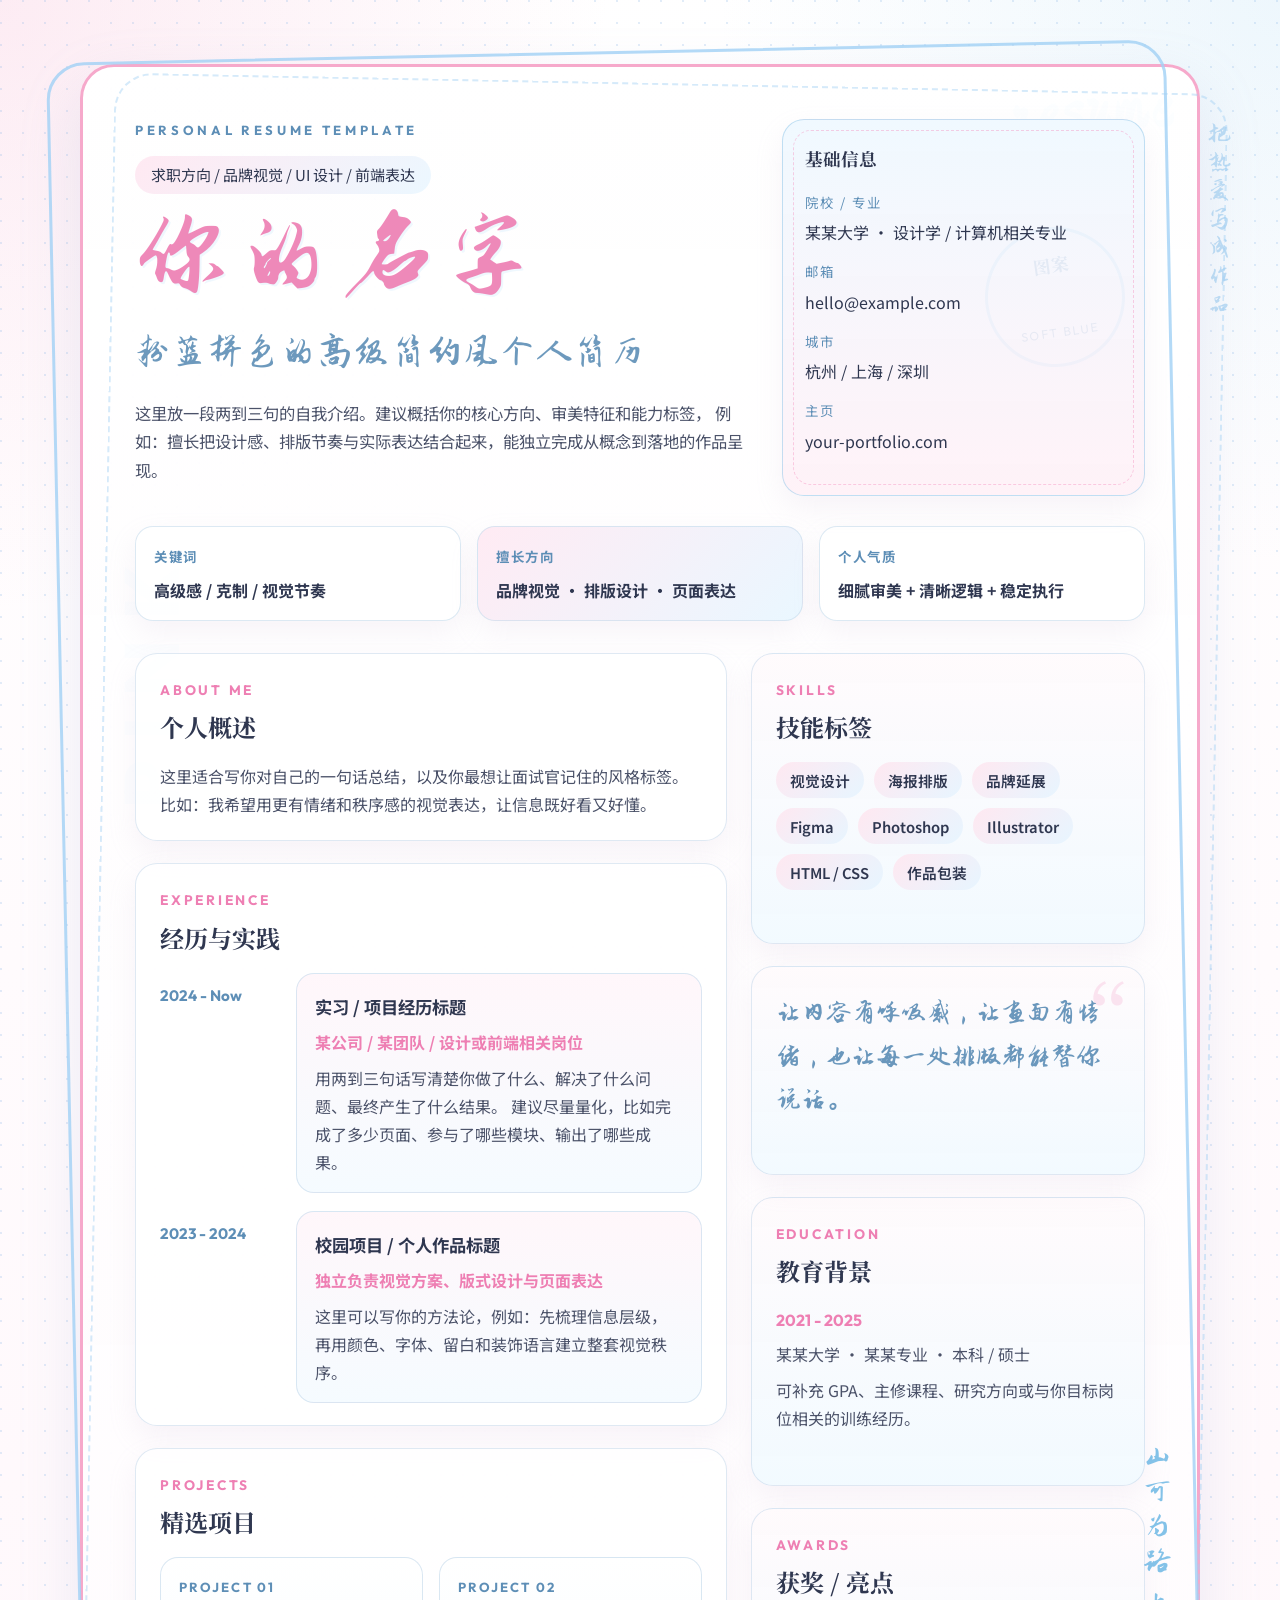
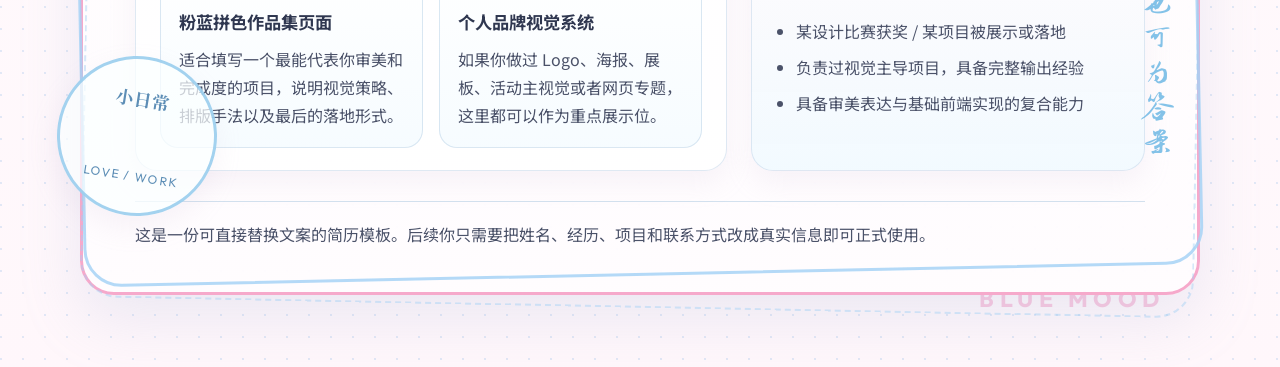
==== commit 94934c78: "修改字体" ====
--- a/index.html
+++ b/index.html
@@ -11,7 +11,7 @@
   <link rel="preconnect" href="https://fonts.googleapis.com">
   <link rel="preconnect" href="https://fonts.gstatic.com" crossorigin>
   <link
-    href="https://fonts.googleapis.com/css2?family=Ma+Shan+Zheng&family=Noto+Sans+SC:wght@400;500;700;900&family=Noto+Serif+SC:wght@500;700;900&family=Outfit:wght@400;500;700;800&display=swap"
+    href="https://fonts.googleapis.com/css2?family=Ma+Shan+Zheng&family=Noto+Sans+SC:wght@400;500;700;900&family=Noto+Serif+SC:wght@500;700;900&family=Outfit:wght@400;500;700;800&family=Zhi+Mang+Xing&display=swap"
     rel="stylesheet"
   >
   <link rel="stylesheet" href="style.css">
--- a/style.css
+++ b/style.css
@@ -24,6 +24,7 @@
   --radius-lg: 28px;
   --radius-md: 20px;
   --radius-sm: 14px;
+  --font-handwrite: "Zhi Mang Xing", "Ma Shan Zheng", cursive;
 }
 
 /* 基础重置：
@@ -108,21 +109,23 @@
 .floating-word-top {
   right: 8vw;
   top: 48px;
-  font-family: "Ma Shan Zheng", cursive;
-  font-size: clamp(2rem, 5vw, 4.5rem);
+  font-family: var(--font-handwrite);
+  font-size: clamp(2.3rem, 5.4vw, 5rem);
+  font-weight: 400;
+  letter-spacing: 0.04em;
   transform: rotate(-4deg);
-  color: rgba(132, 201, 240, 0.55);
+  color: rgba(132, 201, 240, 0.62);
 }
 
 .floating-word-right {
   right: 3vw;
   top: 120px;
   writing-mode: vertical-rl;
-  font-family: "Noto Serif SC", serif;
+  font-family: var(--font-handwrite);
   font-size: clamp(1.2rem, 2vw, 2rem);
-  font-weight: 700;
-  letter-spacing: 0.2em;
-  color: rgba(144, 199, 237, 0.5);
+  font-weight: 400;
+  letter-spacing: 0.1em;
+  color: rgba(144, 199, 237, 0.58);
 }
 
 .floating-word-bottom {
@@ -210,18 +213,20 @@
 }
 
 .hero-name {
-  font-family: "Noto Serif SC", serif;
-  font-size: clamp(3.4rem, 8vw, 5.8rem);
-  line-height: 1;
-  letter-spacing: 0.06em;
-  color: var(--pink-strong);
-  text-shadow: 4px 4px 0 rgba(165, 218, 247, 0.2);
+  font-family: var(--font-handwrite);
+  font-size: clamp(4rem, 9vw, 6.5rem);
+  line-height: 0.92;
+  letter-spacing: 0.08em;
+  font-weight: 400;
+  color: rgba(238, 127, 179, 0.92);
+  text-shadow: 2px 2px 0 rgba(165, 218, 247, 0.18);
 }
 
 .hero-subtitle {
-  font-family: "Ma Shan Zheng", cursive;
+  font-family: var(--font-handwrite);
   font-size: clamp(1.5rem, 3vw, 2.4rem);
-  color: var(--blue-deep);
+  font-weight: 400;
+  color: rgba(93, 142, 182, 0.9);
   letter-spacing: 0.04em;
 }
 
@@ -485,10 +490,11 @@
 .quote-text {
   position: relative;
   z-index: 1;
-  font-family: "Ma Shan Zheng", cursive;
-  font-size: 1.55rem;
+  font-family: var(--font-handwrite);
+  font-size: 1.75rem;
+  font-weight: 400;
   line-height: 1.55;
-  color: var(--blue-deep);
+  color: rgba(93, 142, 182, 0.92);
 }
 
 .mini-block-title {
@@ -560,11 +566,11 @@
   bottom: 132px;
   margin: 0;
   writing-mode: vertical-rl;
-  font-family: "Noto Serif SC", serif;
-  font-size: 1.55rem;
-  font-weight: 700;
-  letter-spacing: 0.18em;
-  color: rgba(111, 184, 228, 0.9);
+  font-family: var(--font-handwrite);
+  font-size: 2rem;
+  font-weight: 400;
+  letter-spacing: 0.08em;
+  color: rgba(111, 184, 228, 0.86);
 }
 
 /* 底部收尾：
